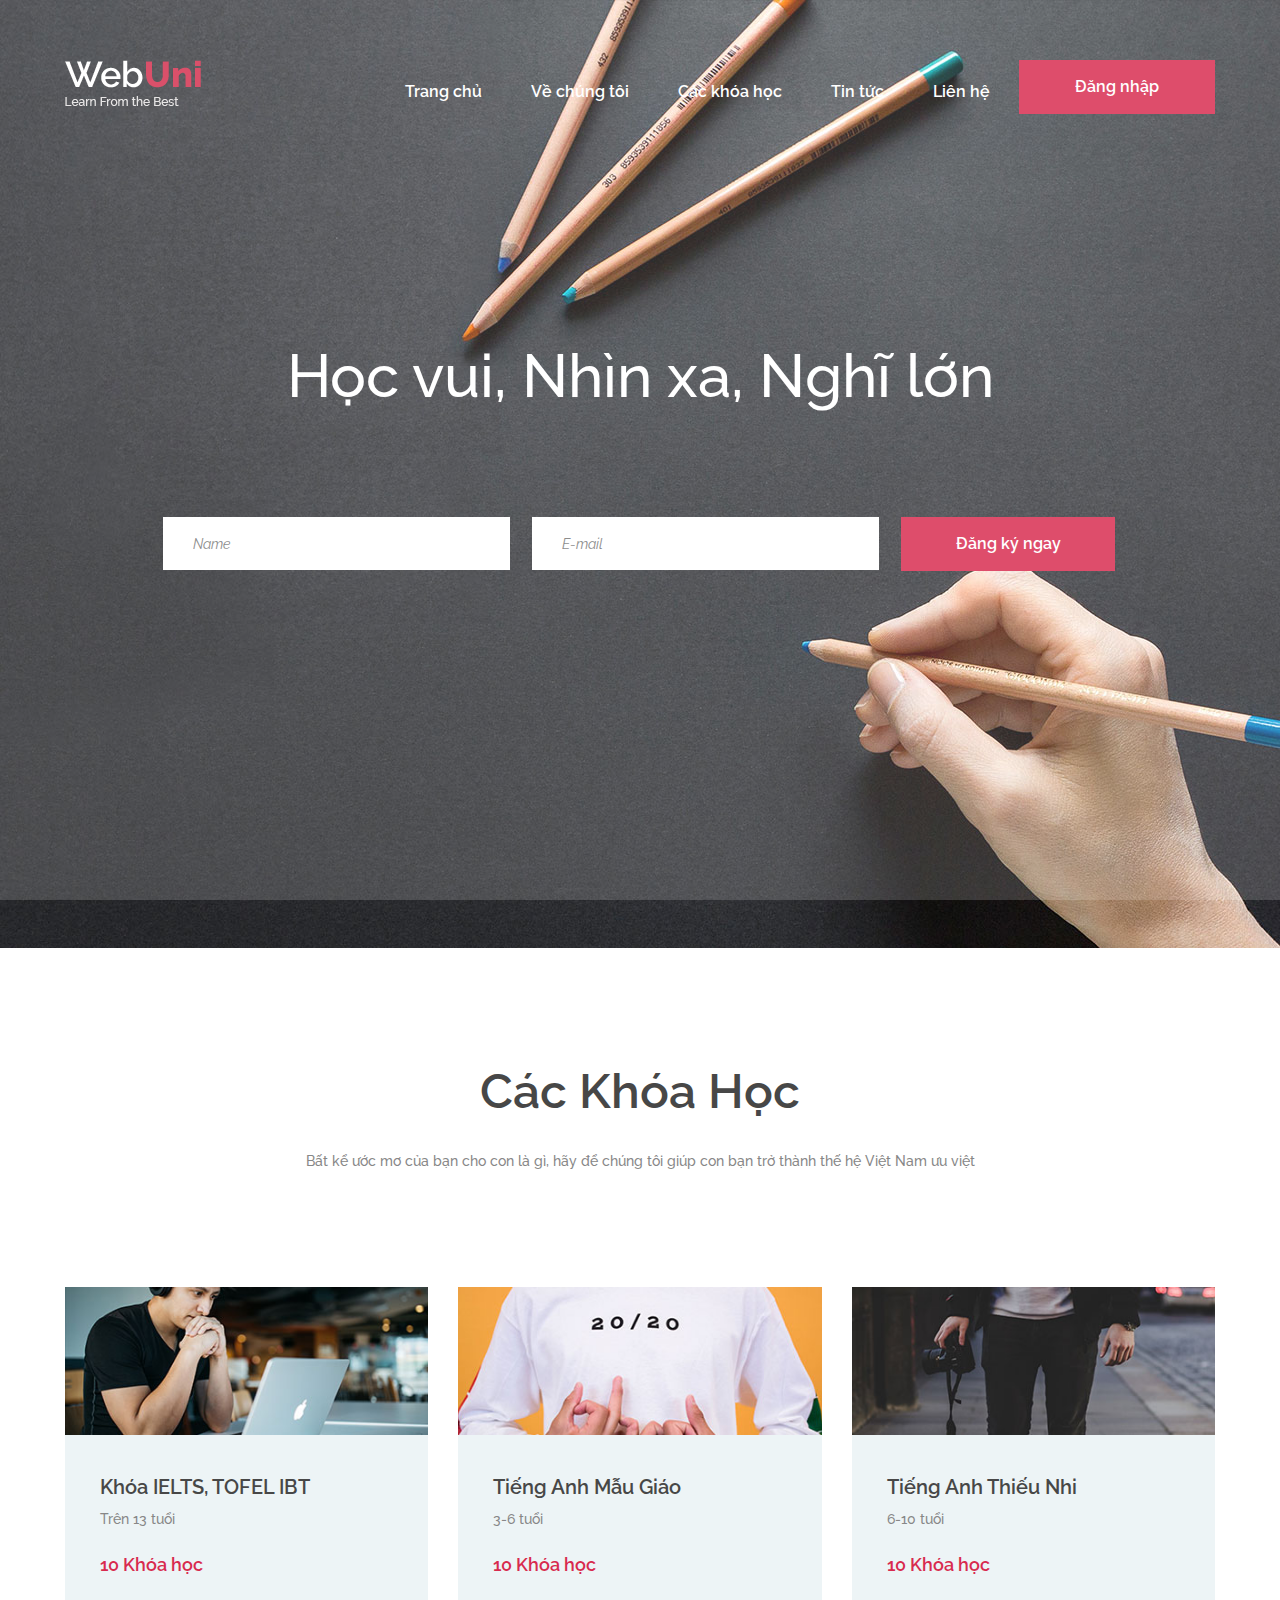
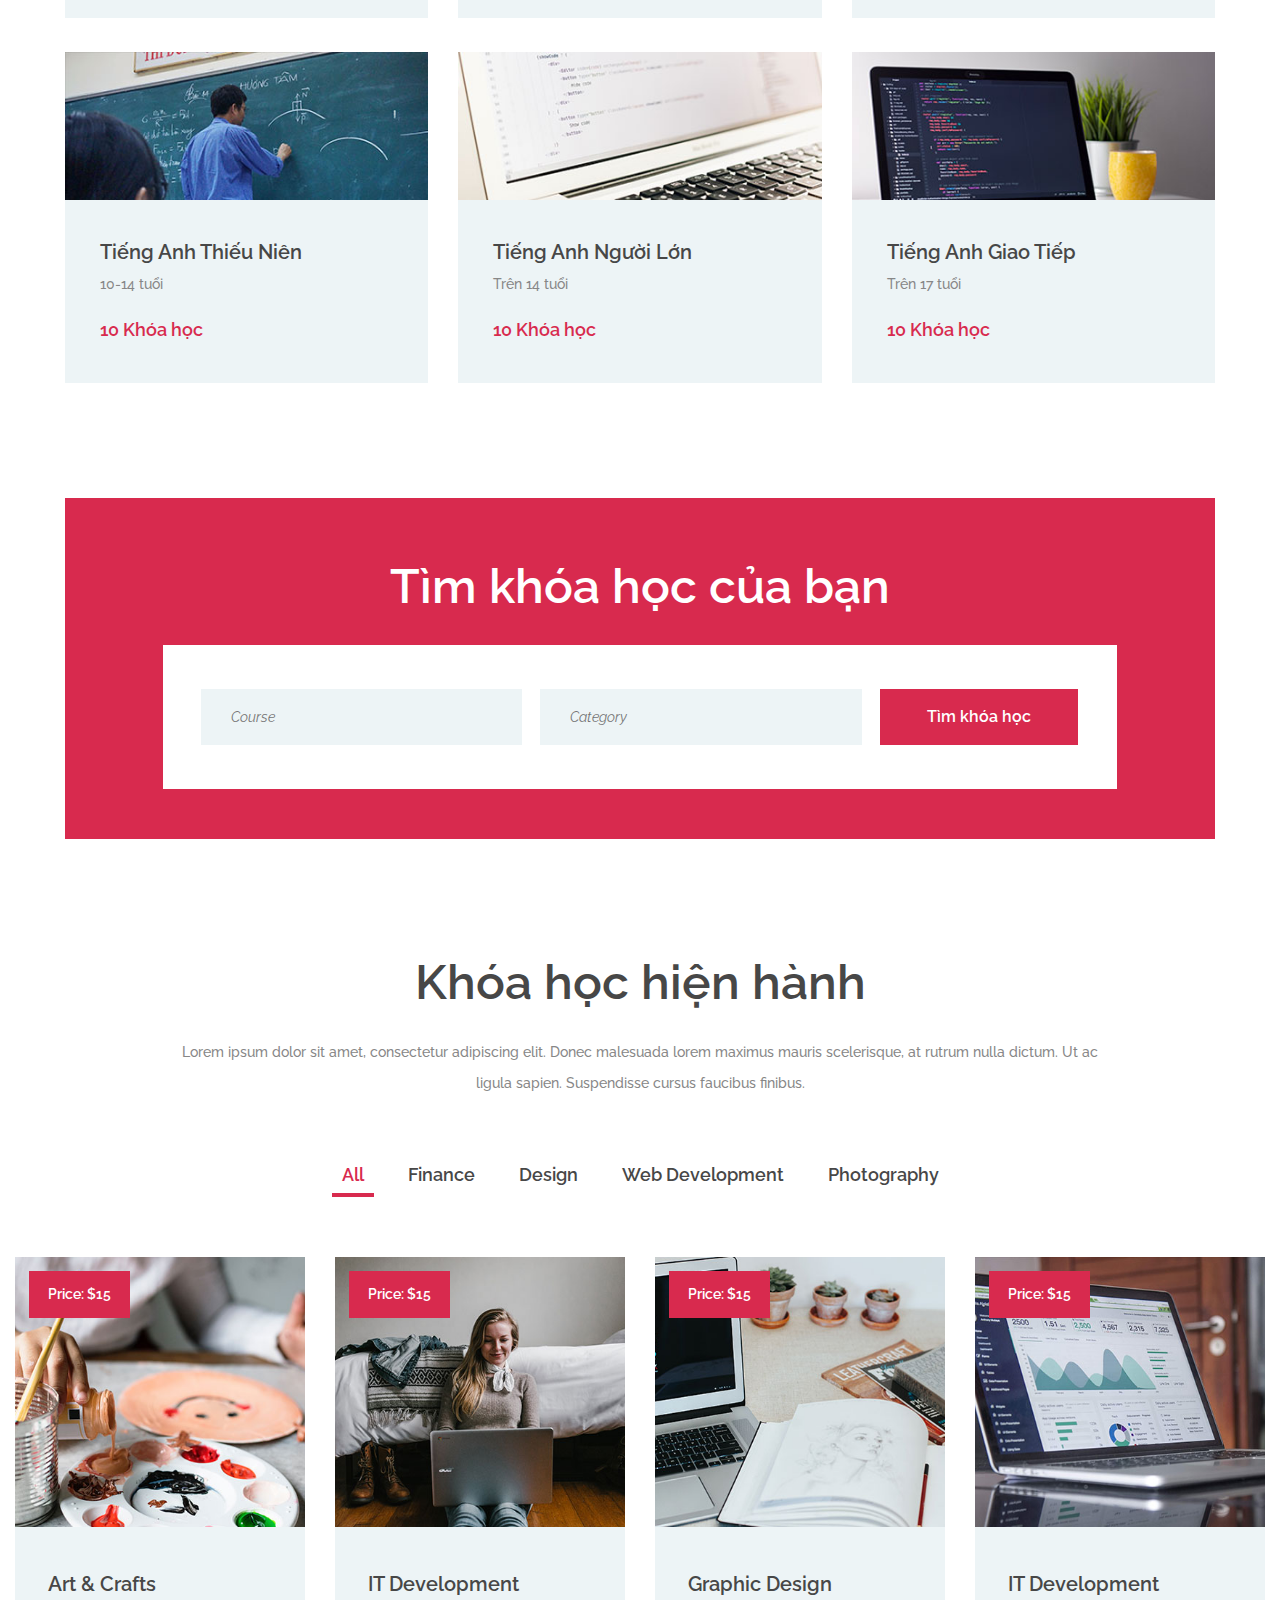
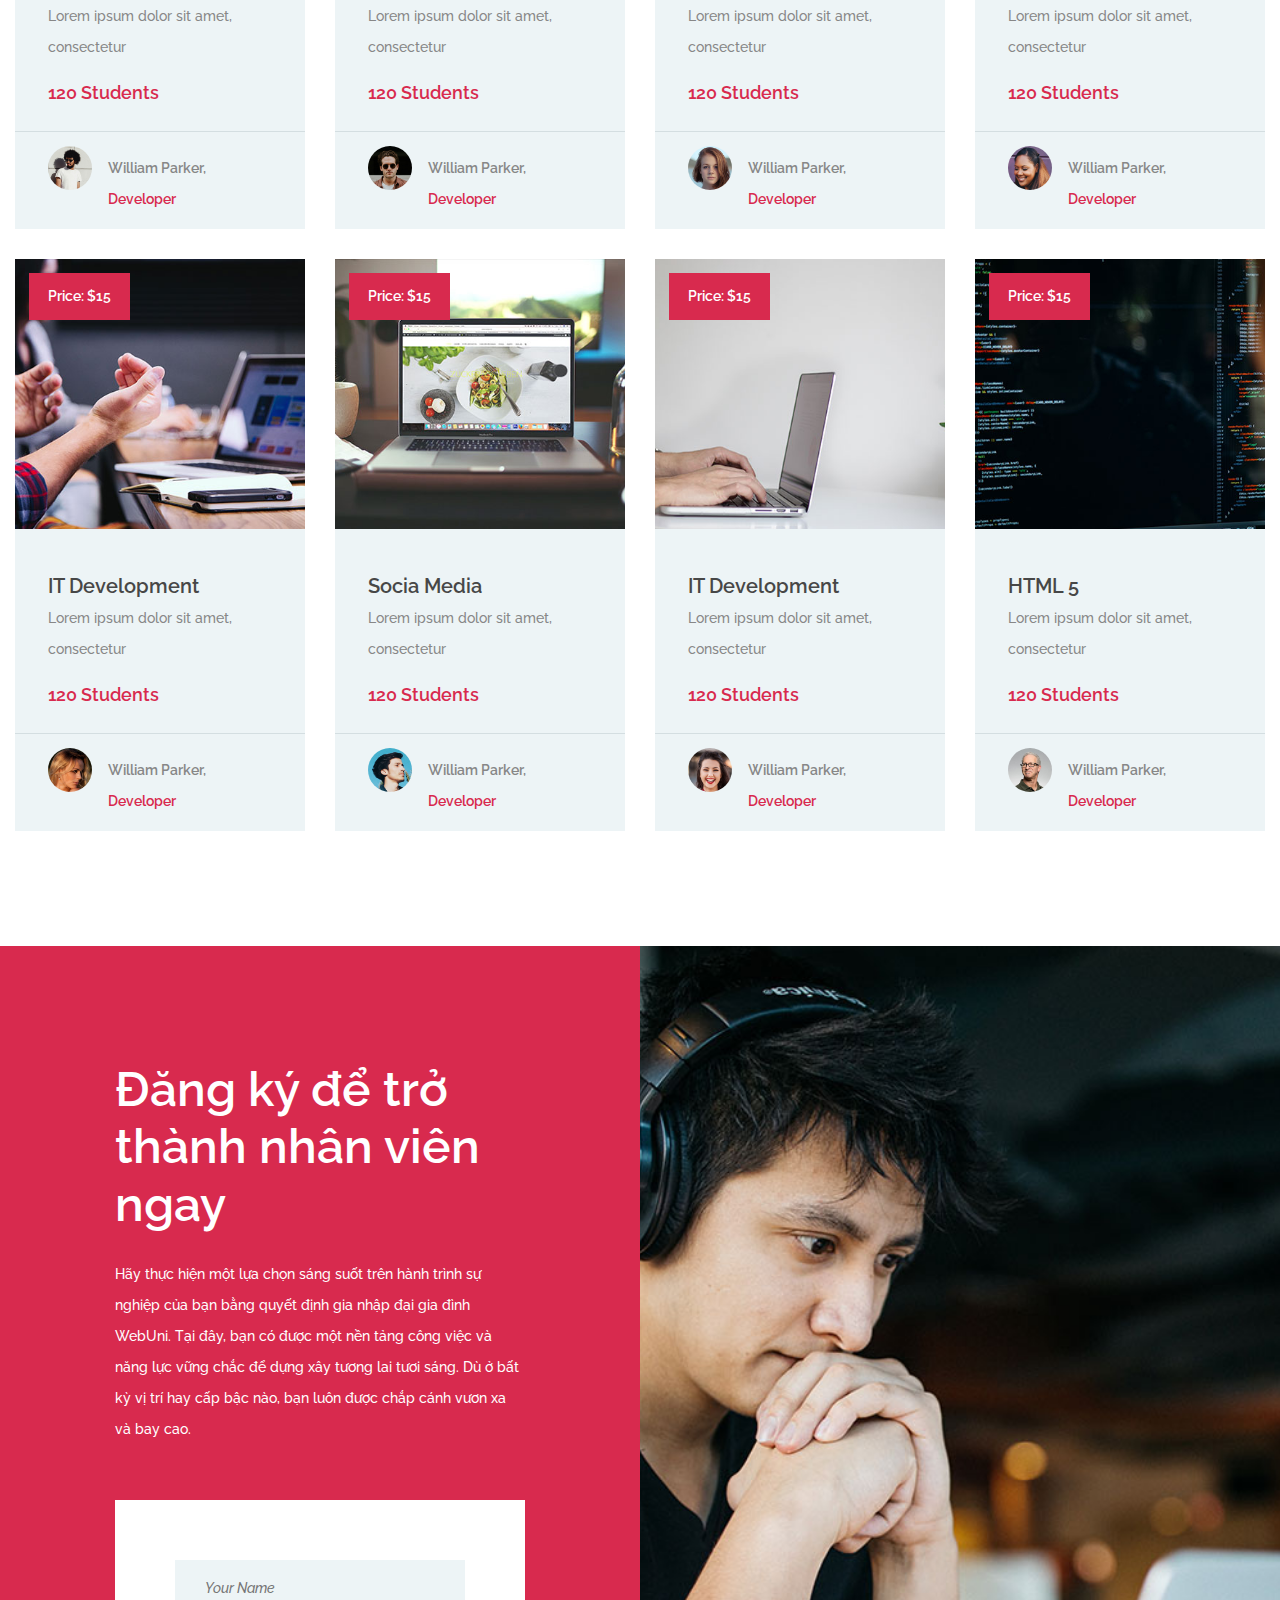
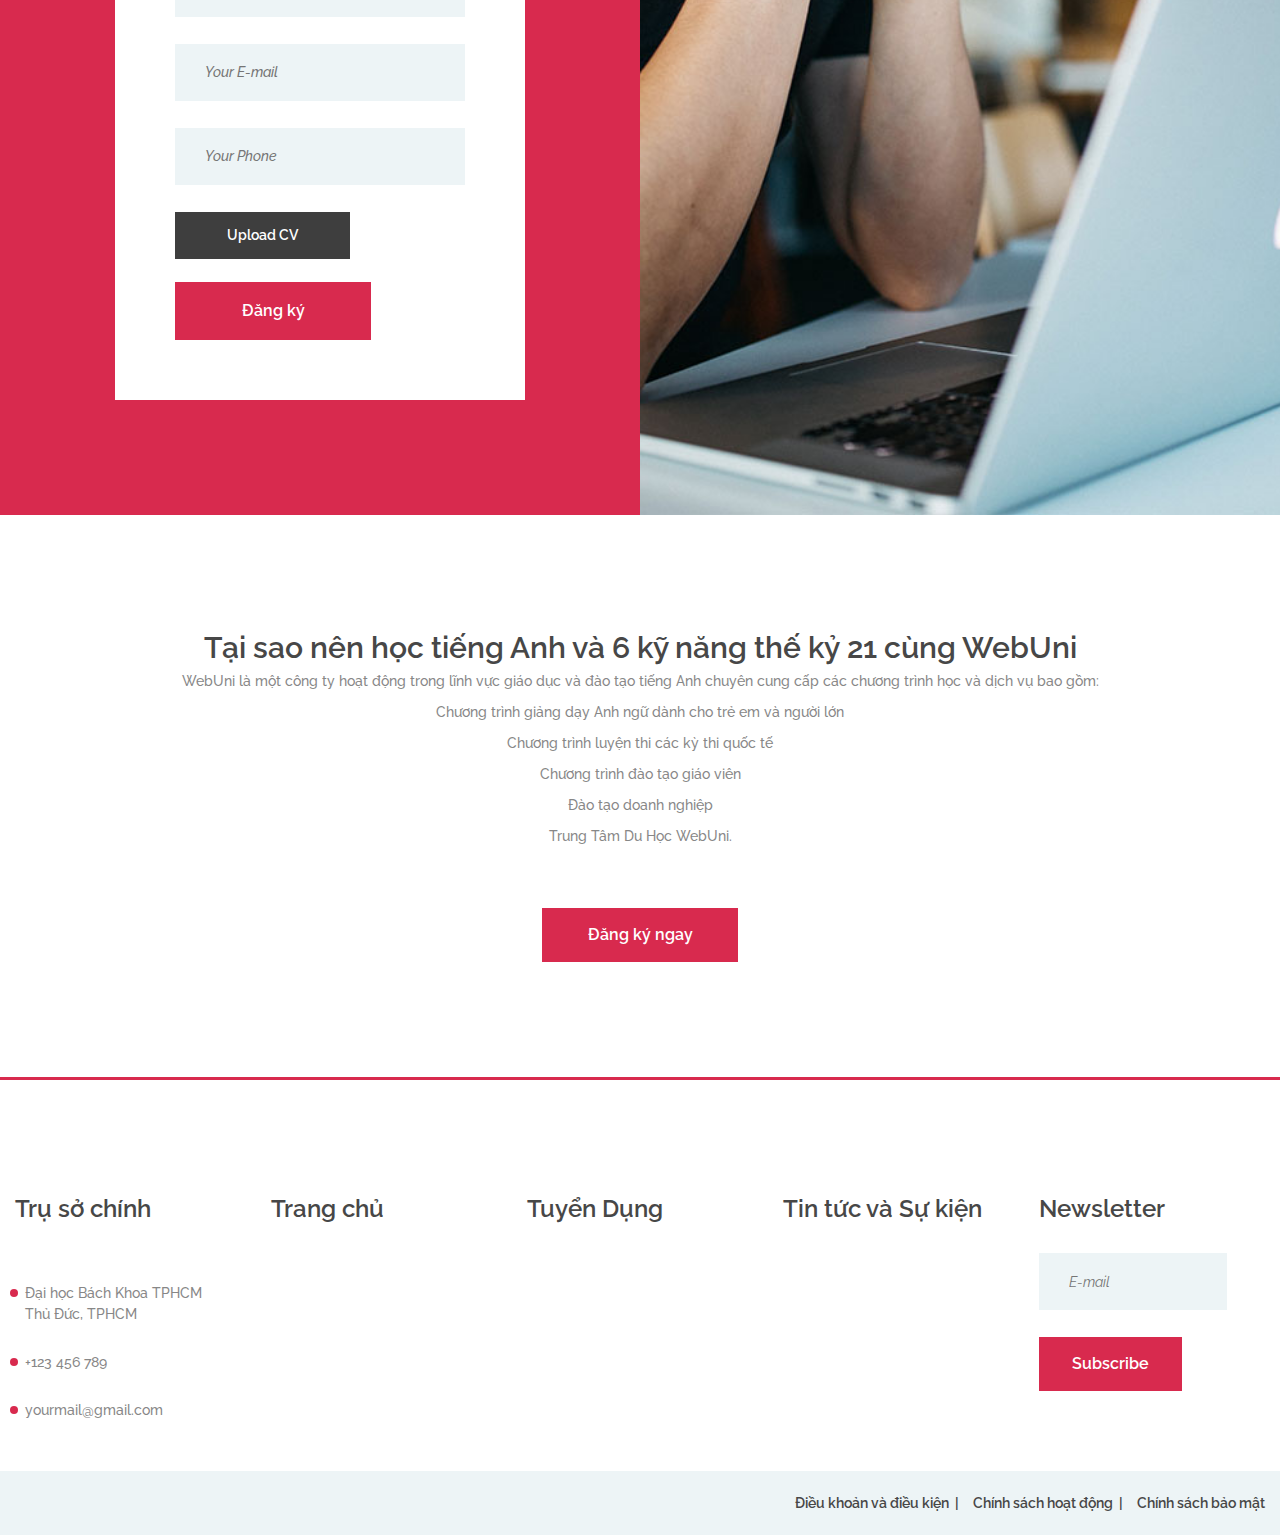
==== webuni/index.html @ 49fde02a "Add files via upload" ====
<!DOCTYPE html>
<html lang="en">
<head>
	<title>Nhóm 05 - L08</title>
	<meta charset="UTF-8">
	<meta name="description" content="WebUni Education Template">
	<meta name="keywords" content="webuni, education, creative, html">
	<meta name="viewport" content="width=device-width, initial-scale=1.0">
	<!-- Favicon -->   
	<link href="img/favicon.ico" rel="shortcut icon"/>

	<!-- Google Fonts -->
	<link href="https://fonts.googleapis.com/css?family=Raleway:400,400i,500,500i,600,600i,700,700i,800,800i" rel="stylesheet">

	<!-- Stylesheets -->
	<link rel="stylesheet" href="css/bootstrap.min.css"/>
	<link rel="stylesheet" href="css/font-awesome.min.css"/>
	<link rel="stylesheet" href="css/owl.carousel.css"/>
	<link rel="stylesheet" href="css/style.css"/>


	<!--[if lt IE 9]>
	  <script src="https://oss.maxcdn.com/html5shiv/3.7.2/html5shiv.min.js"></script>
	  <script src="https://oss.maxcdn.com/respond/1.4.2/respond.min.js"></script>
	<![endif]-->

</head>
<body>
	<!-- Page Preloder -->
	<div id="preloder">
		<div class="loader"></div>
	</div>

	<!-- Header section -->
	<header class="header-section">
		<div class="container">
			<div class="row">
				<div class="col-lg-3 col-md-3">
					<div class="site-logo">
						<img src="img/logo.png" alt="">
					</div>
					<div class="nav-switch">
						<i class="fa fa-bars"></i>
					</div>
				</div>
				<div class="col-lg-9 col-md-9">
					<a href="" class="site-btn header-btn">Đăng nhập</a>
					<nav class="main-menu">
						<ul>
							<li><a href="index.html">Trang chủ</a></li>
							<li><a href="#">Về chúng tôi</a></li>
							<li><a href="courses.html">Các khóa học</a></li>
							<li><a href="blog.html">Tin tức</a></li>
							<li><a href="contact.html">Liên hệ</a></li>
						</ul>
					</nav>
				</div>
			</div>
		</div>
	</header>
	<!-- Header section end -->


	<!-- Hero section -->
	<section class="hero-section set-bg" data-setbg="img/bg.jpg">
		<div class="container">
			<div class="hero-text text-white">
				<h2>Học vui, Nhìn xa, Nghĩ lớn</h2>
			</div>
			<div class="row">
				<div class="col-lg-10 offset-lg-1">
					<form class="intro-newslatter">
						<input type="text" placeholder="Name">
						<input type="text" class="last-s" placeholder="E-mail">
						<button class="site-btn">Đăng ký ngay</button>
					</form>
				</div>
			</div>
		</div>
	</section>
	<!-- Hero section end -->


	<!-- categories section -->
	<section class="categories-section spad">
		<div class="container">
			<div class="section-title">
				<h2>Các Khóa Học</h2>
				<p>Bất kể ước mơ của bạn cho con là gì, hãy để chúng tôi giúp con bạn trở thành thế hệ Việt Nam ưu việt

				</p>
			</div>
			<div class="row">
				<!-- categorie -->
				<div class="col-lg-4 col-md-6">
					<div class="categorie-item">
						<div class="ci-thumb set-bg" data-setbg="img/categories/1.jpg"></div>
						<div class="ci-text">
							<h5>Khóa IELTS, TOFEL IBT</h5>
							<p>Trên 13 tuổi</p>
							<span>10 Khóa học</span>
						</div>
					</div>
				</div>
				<!-- categorie -->
				<div class="col-lg-4 col-md-6">
					<div class="categorie-item">
						<div class="ci-thumb set-bg" data-setbg="img/categories/2.jpg"></div>
						<div class="ci-text">
							<h5>Tiếng Anh Mẫu Giáo</h5>
							<p>3-6 tuổi</p>
							<span>10 Khóa học</span>
						</div>
					</div>
				</div>
				<!-- categorie -->
				<div class="col-lg-4 col-md-6">
					<div class="categorie-item">
						<div class="ci-thumb set-bg" data-setbg="img/categories/3.jpg"></div>
						<div class="ci-text">
							<h5>Tiếng Anh Thiếu Nhi</h5>
							<p>6-10 tuổi</p>
							<span>10 Khóa học</span>
						</div>
					</div>
				</div>
				<!-- categorie -->
				<div class="col-lg-4 col-md-6">
					<div class="categorie-item">
						<div class="ci-thumb set-bg" data-setbg="img/categories/4.jpg"></div>
						<div class="ci-text">
							<h5>Tiếng Anh Thiếu Niên</h5>
							<p>10-14 tuổi</p>
							<span>10 Khóa học</span>
						</div>
					</div>
				</div>
				<!-- categorie -->
				<div class="col-lg-4 col-md-6">
					<div class="categorie-item">
						<div class="ci-thumb set-bg" data-setbg="img/categories/5.jpg"></div>
						<div class="ci-text">
							<h5>Tiếng Anh Người Lớn</h5>
							<p>Trên 14 tuổi</p>
							<span>10 Khóa học</span>
						</div>
					</div>
				</div>
				<!-- categorie -->
				<div class="col-lg-4 col-md-6">
					<div class="categorie-item">
						<div class="ci-thumb set-bg" data-setbg="img/categories/6.jpg"></div>
						<div class="ci-text">
							<h5>Tiếng Anh Giao Tiếp</h5>
							<p>Trên 17 tuổi</p>
							<span>10 Khóa học</span>
						</div>
					</div>
				</div>
			</div>
		</div>
	</section>
	<!-- categories section end -->


	<!-- search section -->
	<section class="search-section">
		<div class="container">
			<div class="search-warp">
				<div class="section-title text-white">
					<h2>Tìm khóa học của bạn</h2>
				</div>
				<div class="row">
					<div class="col-md-10 offset-md-1">
						<!-- search form -->
						<form class="course-search-form">
							<input type="text" placeholder="Course">
							<input type="text" class="last-m" placeholder="Category">
							<button class="site-btn">Tìm khóa học</button>
						</form>
					</div>
				</div>
			</div>
		</div>
	</section>
	<!-- search section end -->


	<!-- course section -->
	<section class="course-section spad">
		<div class="container">
			<div class="section-title mb-0">
				<h2>Khóa học hiện hành</h2>
				<p>Lorem ipsum dolor sit amet, consectetur adipiscing elit. Donec malesuada lorem maximus mauris scelerisque, at rutrum nulla dictum. Ut ac ligula sapien. Suspendisse cursus faucibus finibus.</p>
			</div>
		</div>
		<div class="course-warp">
			<ul class="course-filter controls">
				<li class="control active" data-filter="all">All</li>
				<li class="control" data-filter=".finance">Finance</li>
				<li class="control" data-filter=".design">Design</li>
				<li class="control" data-filter=".web">Web Development</li>
				<li class="control" data-filter=".photo">Photography</li>
			</ul>                                       
			<div class="row course-items-area">
				<!-- course -->
				<div class="mix col-lg-3 col-md-4 col-sm-6 finance">
					<div class="course-item">
						<div class="course-thumb set-bg" data-setbg="img/courses/1.jpg">
							<div class="price">Price: $15</div>
						</div>
						<div class="course-info">
							<div class="course-text">
								<h5>Art & Crafts</h5>
								<p>Lorem ipsum dolor sit amet, consectetur</p>
								<div class="students">120 Students</div>
							</div>
							<div class="course-author">
								<div class="ca-pic set-bg" data-setbg="img/authors/1.jpg"></div>
								<p>William Parker, <span>Developer</span></p>
							</div>
						</div>
					</div>
				</div>
				<!-- course -->
				<div class="mix col-lg-3 col-md-4 col-sm-6 design">
					<div class="course-item">
						<div class="course-thumb set-bg" data-setbg="img/courses/2.jpg">
							<div class="price">Price: $15</div>
						</div>
						<div class="course-info">
							<div class="course-text">
								<h5>IT Development</h5>
								<p>Lorem ipsum dolor sit amet, consectetur</p>
								<div class="students">120 Students</div>
							</div>
							<div class="course-author">
								<div class="ca-pic set-bg" data-setbg="img/authors/2.jpg"></div>
								<p>William Parker, <span>Developer</span></p>
							</div>
						</div>
					</div>
				</div>
				<!-- course -->
				<div class="mix col-lg-3 col-md-4 col-sm-6 web">
					<div class="course-item">
						<div class="course-thumb set-bg" data-setbg="img/courses/3.jpg">
							<div class="price">Price: $15</div>
						</div>
						<div class="course-info">
							<div class="course-text">
								<h5>Graphic Design</h5>
								<p>Lorem ipsum dolor sit amet, consectetur</p>
								<div class="students">120 Students</div>
							</div>
							<div class="course-author">
								<div class="ca-pic set-bg" data-setbg="img/authors/3.jpg"></div>
								<p>William Parker, <span>Developer</span></p>
							</div>
						</div>
					</div>
				</div>
				<!-- course -->
				<div class="mix col-lg-3 col-md-4 col-sm-6 photo">
					<div class="course-item">
						<div class="course-thumb set-bg" data-setbg="img/courses/4.jpg">
							<div class="price">Price: $15</div>
						</div>
						<div class="course-info">
							<div class="course-text">
								<h5>IT Development</h5>
								<p>Lorem ipsum dolor sit amet, consectetur</p>
								<div class="students">120 Students</div>
							</div>
							<div class="course-author">
								<div class="ca-pic set-bg" data-setbg="img/authors/4.jpg"></div>
								<p>William Parker, <span>Developer</span></p>
							</div>
						</div>
					</div>
				</div>
				<!-- course -->
				<div class="mix col-lg-3 col-md-4 col-sm-6 finance">
					<div class="course-item">
						<div class="course-thumb set-bg" data-setbg="img/courses/5.jpg">
							<div class="price">Price: $15</div>
						</div>
						<div class="course-info">
							<div class="course-text">
								<h5>IT Development</h5>
								<p>Lorem ipsum dolor sit amet, consectetur</p>
								<div class="students">120 Students</div>
							</div>
							<div class="course-author">
								<div class="ca-pic set-bg" data-setbg="img/authors/5.jpg"></div>
								<p>William Parker, <span>Developer</span></p>
							</div>
						</div>
					</div>
				</div>
				<!-- course -->
				<div class="mix col-lg-3 col-md-4 col-sm-6 design">
					<div class="course-item">
						<div class="course-thumb set-bg" data-setbg="img/courses/6.jpg">
							<div class="price">Price: $15</div>
						</div>
						<div class="course-info">
							<div class="course-text">
								<h5>Socia Media</h5>
								<p>Lorem ipsum dolor sit amet, consectetur</p>
								<div class="students">120 Students</div>
							</div>
							<div class="course-author">
								<div class="ca-pic set-bg" data-setbg="img/authors/6.jpg"></div>
								<p>William Parker, <span>Developer</span></p>
							</div>
						</div>
					</div>
				</div>
				<!-- course -->
				<div class="mix col-lg-3 col-md-4 col-sm-6 web">
					<div class="course-item">
						<div class="course-thumb set-bg" data-setbg="img/courses/7.jpg">
							<div class="price">Price: $15</div>
						</div>
						<div class="course-info">
							<div class="course-text">
								<h5>IT Development</h5>
								<p>Lorem ipsum dolor sit amet, consectetur</p>
								<div class="students">120 Students</div>
							</div>
							<div class="course-author">
								<div class="ca-pic set-bg" data-setbg="img/authors/7.jpg"></div>
								<p>William Parker, <span>Developer</span></p>
							</div>
						</div>
					</div>
				</div>
				<!-- course -->
				<div class="mix col-lg-3 col-md-4 col-sm-6 photo">
					<div class="course-item">
						<div class="course-thumb set-bg" data-setbg="img/courses/8.jpg">
							<div class="price">Price: $15</div>
						</div>
						<div class="course-info">
							<div class="course-text">
								<h5>HTML 5</h5>
								<p>Lorem ipsum dolor sit amet, consectetur</p>
								<div class="students">120 Students</div>
							</div>
							<div class="course-author">
								<div class="ca-pic set-bg" data-setbg="img/authors/8.jpg"></div>
								<p>William Parker, <span>Developer</span></p>
							</div>
						</div>
					</div>
				</div>
			</div>
		</div>
	</section>
	<!-- course section end -->


	<!-- signup section -->
	<section class="signup-section spad">
		<div class="signup-bg set-bg" data-setbg="img/signup-bg.jpg"></div>
		<div class="container-fluid">
			<div class="row">
				<div class="col-lg-6">
					<div class="signup-warp">
						<div class="section-title text-white text-left">
							<h2>Đăng ký để trở thành nhân viên ngay</h2>
							<p>Hãy thực hiện một lựa chọn sáng suốt trên hành trình sự nghiệp của bạn bằng quyết định gia nhập đại gia đình WebUni. Tại đây, bạn có được một nền tảng công việc và năng lực vững chắc để dựng xây tương lai tươi sáng. Dù ở bất kỳ vị trí hay cấp bậc nào, bạn luôn được chắp cánh vươn xa và bay cao.</p>
						</div>
						<!-- signup form -->
						<form class="signup-form">
							<input type="text" placeholder="Your Name">
							<input type="text" placeholder="Your E-mail">
							<input type="text" placeholder="Your Phone">
							<label for="v-upload" class="file-up-btn">Upload CV</label>
							<input type="file" id="v-upload">
							<button class="site-btn">Đăng ký</button>
						</form>
					</div>
				</div>
			</div>
		</div>
	</section>
	<!-- signup section end -->


	<!-- banner section -->
	<section class="banner-section spad">
		<div class="container">
			<div class="section-title mb-0 pb-2">
				<h3>Tại sao nên học tiếng Anh và 6 kỹ năng thế kỷ 21 cùng WebUni</h3>
				<p>WebUni là một công ty hoạt động trong lĩnh vực giáo dục và đào tạo tiếng Anh chuyên cung cấp các chương trình học và dịch vụ bao gồm:</p>
					<p>Chương trình giảng dạy Anh ngữ dành cho trẻ em và người lớn</p>
					<p>Chương trình luyện thi các kỳ thi quốc tế</p>
					<p>Chương trình đào tạo giáo viên</p>
					<p>Đào tạo doanh nghiệp</p>
					<p>Trung Tâm Du Học WebUni.</p>
					
			
			</div>
			<div class="text-center pt-5">
				<a href="#" class="site-btn">Đăng ký ngay</a>
			</div>
		</div>
	</section>
	<!-- banner section end -->


	<!-- footer section -->
	<footer class="footer-section spad pb-0">
		<div class="footer-top">
			<div class="footer-warp">
				<div class="row">
					<div class="widget-item">
						<h4>Trụ sở chính</h4>
						<ul class="contact-list">
							<li>Đại học Bách Khoa TPHCM <br>Thủ Đức, TPHCM</li>
							<li>+123 456 789</li>
							<li>yourmail@gmail.com</li>
						</ul>
					</div>
					<div class="widget-item">
						<h4>Trang chủ</h4>
					</div>
					<div class="widget-item">
						<h4>Tuyển Dụng</h4>

					</div>
					<div class="widget-item">
						<h4>Tin tức và Sự kiện</h4>

					</div>
					<div class="widget-item">
						<h4>Newsletter</h4>
						<form class="footer-newslatter">
							<input type="email" placeholder="E-mail">
							<button class="site-btn">Subscribe</button>

						</form>
					</div>
				</div>
			</div>
		</div>
		<div class="footer-bottom">
			<div class="footer-warp">
				<ul class="footer-menu">
					<li><a href="#">Điều khoản và điều kiện</a></li>
					<li><a href="#">Chính sách hoạt động</a></li>
					<li><a href="#">Chính sách bảo mật</a></li>
				</ul>

		</div>
	</footer> 
	<!-- footer section end -->


	<!--====== Javascripts & Jquery ======-->
	<script src="js/jquery-3.2.1.min.js"></script>
	<script src="js/bootstrap.min.js"></script>
	<script src="js/mixitup.min.js"></script>
	<script src="js/circle-progress.min.js"></script>
	<script src="js/owl.carousel.min.js"></script>
	<script src="js/main.js"></script>
</html>
---- webuni/css/style.css ----
/* =================================
------------------------------------
  WebUni - Education Template
  Version: 1.0
 ------------------------------------ 
 ====================================*/

/*----------------------------------------*/
/* Template default CSS
/*----------------------------------------*/

html,
body {
	height: 100%;
	font-family: 'Raleway', sans-serif;
	-webkit-font-smoothing: antialiased;
	font-smoothing: antialiased;
}

h1,
h2,
h3,
h4,
h5,
h6 {
	margin: 0;
	font-weight: 600;
	color: #474747;
}

h1 {
	font-size: 70px;
}

h2 {
	font-size: 36px;
}

h3 {
	font-size: 30px;
}

h4 {
	font-size: 24px;
}

h5 {
	font-size: 20px;
}

h6 {
	font-size: 16px;
}

p {
	font-size: 14.1px;
	color: #878787;
	line-height: 2.2;
	font-weight: 500;
}

img {
	max-width: 100%;
}

input:focus,
select:focus,
button:focus,
textarea:focus {
	outline: none;
}

::-webkit-input-placeholder {
	font-style: italic;
}

::-ms-input-placeholder {
	font-style: italic;
}

:-ms-input-placeholder {
	font-style: italic;
}

::placeholder {
	font-style: italic;
}

a:hover {
	color: #d82a4e;
}

a:hover,
a:focus {
	text-decoration: none;
	outline: none;
}

ul,
ol {
	padding: 0;
	margin: 0;
}

/*---------------------
  Helper CSS
-----------------------*/

.section-title {
	text-align: center;
	padding: 0 110px;
	margin-bottom: 110px;
}

.section-title h2 {
	font-size: 48px;
	font-weight: 600;
	margin-bottom: 25px;
}

.section-title p {
	margin-bottom: 0;
	font-weight: 500;
}

.set-bg {
	background-repeat: no-repeat;
	background-size: cover;
	background-position: top center;
}

.spad {
	padding-top: 115px;
	padding-bottom: 115px;
}

.text-white h1,
.text-white h2,
.text-white h3,
.text-white h4,
.text-white h5,
.text-white h6,
.text-white p,
.text-white span,
.text-white li,
.text-white a {
	color: #fff;
}

.rating i {
	color: #fbb710;
}

.rating .is-fade {
	color: #e0e3e4;
}

/*---------------------
  Commom elements
-----------------------*/

/* buttons */

.site-btn {
	display: inline-block;
	min-width: 196px;
	text-align: center;
	border: none;
	padding: 15px 10px;
	font-weight: 600;
	font-size: 16px;
	position: relative;
	color: #fff;
	cursor: pointer;
	background: #d82a4e;
}

.site-btn:hover {
	color: #fff;
}

.site-btn.btn-dark {
	background: #000;
}

.site-btn.btn-fade {
	background: #e4edef;
	color: #1f1f1f;
}

/* Preloder */

#preloder {
	position: fixed;
	width: 100%;
	height: 100%;
	top: 0;
	left: 0;
	z-index: 999999;
	background: #fff;
}

.loader {
	width: 40px;
	height: 40px;
	position: absolute;
	top: 50%;
	left: 50%;
	margin-top: -13px;
	margin-left: -13px;
	border-radius: 60px;
	animation: loader 0.8s linear infinite;
	-webkit-animation: loader 0.8s linear infinite;
}

@keyframes loader {
	0% {
		-webkit-transform: rotate(0deg);
		transform: rotate(0deg);
		border: 4px solid #f44336;
		border-left-color: transparent;
	}
	50% {
		-webkit-transform: rotate(180deg);
		transform: rotate(180deg);
		border: 4px solid #673ab7;
		border-left-color: transparent;
	}
	100% {
		-webkit-transform: rotate(360deg);
		transform: rotate(360deg);
		border: 4px solid #f44336;
		border-left-color: transparent;
	}
}

@-webkit-keyframes loader {
	0% {
		-webkit-transform: rotate(0deg);
		border: 4px solid #f44336;
		border-left-color: transparent;
	}
	50% {
		-webkit-transform: rotate(180deg);
		border: 4px solid #673ab7;
		border-left-color: transparent;
	}
	100% {
		-webkit-transform: rotate(360deg);
		border: 4px solid #f44336;
		border-left-color: transparent;
	}
}

/*------------------
  Header section
---------------------*/

.header-section {
	position: absolute;
	width: 100%;
	top: 0;
	left: 0;
	padding-top: 60px;
}

.site-logo {
	display: inline-block;
}

.main-menu ul {
	list-style: none;
}

.main-menu ul li {
	display: inline;
}

.main-menu ul li a {
	display: inline-block;
	font-size: 16px;
	color: #fff;
	margin-left: 45px;
	font-weight: 600;
	padding: 20px 0 5px;
}

.main-menu ul li a:hover {
	color: #d82a4e;
}

.header-btn {
	float: right;
	margin-right: 0;
}

.nav-switch {
	display: none;
}

/*------------------
  Hero Section
---------------------*/

.hero-section {
	height: 948px;
}

.hero-text {
	text-align: center;
	padding-top: 340px;
	margin-bottom: 105px;
}

.hero-text h2 {
	font-size: 60px;
	font-weight: 500;
	margin-bottom: 20px;
}

.intro-newslatter input[type=text],
.intro-newslatter input[type=email] {
	height: 53px;
	width: 36.4%;
	padding: 0 30px;
	margin-right: 22px;
	float: left;
	border: none;
	font-size: 14px;
}

.intro-newslatter .site-btn {
	min-width: 214px;
}

/*------------------
  Categories section
---------------------*/

.categories-section .container {
	margin-bottom: -34px;
}

.categorie-item {
	margin-bottom: 34px;
	background: #edf4f6;
	-webkit-transition: all 0.4s;
	-o-transition: all 0.4s;
	transition: all 0.4s;
}

.categorie-item .ci-thumb {
	background-size: cover;
	height: 148px;
	-webkit-transition: all 0.2s;
	-o-transition: all 0.2s;
	transition: all 0.2s;
}

.categorie-item .ci-text {
	padding: 40px 35px;
}

.categorie-item .ci-text h5 {
	margin-bottom: 5px;
}

.categorie-item .ci-text span {
	font-size: 18px;
	font-weight: 600;
	color: #d82a4e;
}

.categorie-item:hover {
	background: #d82a4e;
}

.categorie-item:hover .ci-text h5,
.categorie-item:hover .ci-text p,
.categorie-item:hover .ci-text span {
	color: #fff;
}

/*------------------
  Search section
---------------------*/

.search-warp {
	background: #d82a4e;
	padding-top: 60px;
	padding-bottom: 50px;
}

.search-warp .section-title {
	margin-bottom: 30px;
}

.course-search-form {
	background: #fff;
	padding: 44px 38px;
}

.course-search-form input[type=text],
.course-search-form input[type=email] {
	height: 56px;
	width: 36.6%;
	padding: 0 30px;
	margin-right: 18px;
	float: left;
	border: none;
	font-size: 14px;
	background: #edf4f6;
}

.course-search-form input[type=text]:focus,
.course-search-form input[type=email]:focus {
	border-bottom: 2px solid #d82a4e;
}

.course-search-form .site-btn {
	min-width: 198px;
	padding: 16px 10px;
}

.search-section.ss-other-page {
	margin-top: -85px;
}

.search-section.ss-other-page .search-warp {
	position: relative;
	padding: 60px 0;
}

.search-section.ss-other-page .section-title {
	margin-bottom: 0;
}

.search-section.ss-other-page .section-title h2 {
	position: absolute;
	width: 100%;
	left: 0;
	bottom: 100%;
	font-size: 24px;
	margin-bottom: 0;
	text-align: center;
}

.search-section.ss-other-page .section-title h2 span {
	display: inline-block;
	background: #d82a4e;
	padding: 20px 60px 10px;
}

.search-section.ss-other-page .course-search-form {
	background-color: transparent;
	padding: 0;
}

.search-section.ss-other-page .course-search-form input[type=text]:focus,
.search-section.ss-other-page .course-search-form input[type=email]:focus {
	border-bottom: none;
}

/*------------------
  Course section
---------------------*/

.course-warp {
	max-width: 1559px;
	padding: 0 15px;
	margin: 0 auto -30px;
}

.course-item {
	margin-bottom: 30px;
}

.course-item .course-thumb {
	height: 270px;
}

.course-item .course-thumb .price {
	font-size: 14px;
	color: #fff;
	font-weight: 600;
	background: #d82a4e;
	display: inline-block;
	padding: 13px 19px;
	margin: 14px;
}

.course-item .course-info {
	background: #edf4f6;
}

.course-item .course-info .course-text {
	padding: 45px 33px 25px;
}

.course-item .course-info .course-text h5 {
	margin-bottom: 5px;
}

.course-item .course-info .course-text .students {
	font-size: 18px;
	font-weight: 600;
	color: #d82a4e;
}

.course-item .course-info .course-author {
	border-top: 1px solid #d4dee1;
	padding: 14px 33px;
	overflow: hidden;
}

.course-item .course-info .course-author .ca-pic {
	width: 44px;
	height: 44px;
	border-radius: 50%;
	float: left;
}

.course-item .course-info .course-author p {
	padding-left: 60px;
	margin-bottom: 0;
	padding-top: 7px;
	font-weight: 600;
}

.course-item .course-info .course-author p span {
	color: #d82a4e;
}

.course-item.featured-course {
	position: relative;
	margin-bottom: 97px;
}

.course-item.featured-course:last-child {
	margin-bottom: 30px;
}

.course-item.featured-course:nth-child(2n) .course-thumb {
	left: auto;
	right: 0;
}

.course-item.featured-course .course-thumb {
	position: absolute;
	width: 50%;
	height: 100%;
	left: 0;
	top: 0;
}

.course-item.featured-course .fet-note {
	display: inline-block;
	background: #d82a4e;
	color: #fff;
	font-size: 14px;
	font-weight: 500;
	padding: 4px 15px;
	margin-bottom: 20px;
}

.course-item.featured-course .course-info .course-text {
	padding: 70px 33px 25px;
}

.course-item.featured-course .course-info .course-text h5 {
	margin-bottom: 20px;
}

.course-item.featured-course .course-info .course-author {
	border-top: none;
	padding: 14px 33px 60px;
}

.course-filter {
	list-style: none;
	text-align: center;
	padding-top: 50px;
	margin-bottom: 60px;
}

.course-filter li {
	display: inline-block;
	font-size: 18px;
	font-weight: 600;
	color: #474747;
	padding: 12px 10px 5px;
	margin: 0 10px;
	border-bottom: 4px solid transparent;
	cursor: pointer;
	-webkit-transition: all 0.3s;
	-o-transition: all 0.3s;
	transition: all 0.3s;
}

.course-filter li.mixitup-control-active {
	color: #d82a4e;
	border-bottom: 4px solid #d82a4e;
}

/*------------------
  Signup section
---------------------*/

.signup-section {
	background: #d82a4e;
	position: relative;
}

.signup-section .section-title {
	padding: 0;
	margin-bottom: 55px;
}

.signup-section .signup-bg {
	position: absolute;
	width: 50%;
	height: 100%;
	right: 0;
	top: 0;
	z-index: 1;
}

.signup-warp {
	padding: 0 100px;
}

.signup-form,
.contact-form {
	background: #fff;
	padding: 60px;
}

.signup-form input[type=text],
.signup-form input[type=email],
.signup-form textarea,
.contact-form input[type=text],
.contact-form input[type=email],
.contact-form textarea {
	height: 57px;
	width: 100%;
	padding: 0 30px;
	margin-bottom: 27px;
	float: left;
	border: none;
	font-size: 14px;
	font-weight: 500;
	background: #edf4f6;
}

.signup-form input[type=text]:focus,
.signup-form input[type=email]:focus,
.signup-form textarea:focus,
.contact-form input[type=text]:focus,
.contact-form input[type=email]:focus,
.contact-form textarea:focus {
	border-bottom: 2px solid #d82a4e;
}

.signup-form input[type=file],
.contact-form input[type=file] {
	display: none;
}

.signup-form textarea,
.contact-form textarea {
	padding-top: 23px;
	padding-bottom: 15px;
	height: 225px;
}

.signup-form .file-up-btn,
.contact-form .file-up-btn {
	display: block;
	background: #3e3e3e;
	color: #fff;
	max-width: 175px;
	padding: 13px 5px;
	font-size: 14px;
	font-weight: 600;
	margin-bottom: 23px;
	clear: both;
	text-align: center;
	overflow: hidden;
}

.signup-form .site-btn,
.contact-form .site-btn {
	padding: 17px 10px;
}

.featured-courses {
	padding-top: 67px;
}

/*------------------
  Footer section
---------------------*/

.footer-section {
	border-top: 3px solid #d82a4e;
}

.footer-warp {
	max-width: 1559px;
	padding: 0 15px;
	margin: 0 auto;
}

.widget-item {
	width: 20%;
	padding: 0 15px;
}

.widget-item h4 {
	margin-bottom: 30px;
}

.widget-item ul {
	list-style: none;
	padding-top: 30px;
}

.widget-item ul li {
	margin-bottom: 10px;
	font-size: 14px;
	font-weight: 500;
	color: #878787;
}

.widget-item ul li:last-child {
	margin-bottom: 0;
}

.widget-item ul a {
	color: #878787;
}

.widget-item ul.contact-list li {
	margin-bottom: 27px;
	position: relative;
	padding-left: 10px;
}

.widget-item ul.contact-list li:last-child {
	margin-bottom: 0;
}

.widget-item ul.contact-list li:after {
	position: absolute;
	content: "";
	width: 8px;
	height: 8px;
	left: -5px;
	top: 6px;
	border-radius: 50%;
	background: #d82a4e;
}

.footer-newslatter {
	padding-right: 38px;
}

.footer-newslatter input[type=email] {
	height: 57px;
	width: 100%;
	padding: 0 30px;
	margin-bottom: 27px;
	float: left;
	border: none;
	font-size: 14px;
	background: #edf4f6;
}

.footer-newslatter .site-btn {
	min-width: 143px;
	margin-bottom: 20px;
}

.footer-newslatter p {
	margin-bottom: 0;
	font-weight: 500;
	font-style: italic;
}

.footer-bottom {
	overflow: hidden;
	background: #edf4f6;
	padding: 20px 0;
	margin-top: 50px;
}

.footer-menu {
	list-style: none;
	float: right;
}

.footer-menu li {
	display: inline;
}

.footer-menu li:last-child a {
	padding-right: 0;
	margin-right: 0;
}

.footer-menu li:last-child a:after {
	display: none;
}

.footer-menu li a {
	display: inline-block;
	font-size: 14px;
	font-weight: 600;
	color: #474747;
	padding-right: 10px;
	margin-right: 10px;
	position: relative;
}

.footer-menu li a:after {
	position: absolute;
	content: "|";
	right: 0;
	top: 0;
}

.copyright {
	padding-top: 3px;
	float: left;
	font-size: 14px;
	font-weight: 600;
	color: #474747;
}

/*------------------
    Other Pages
---------------------
=======================*/

.page-info-section {
	height: 443px;
}

.site-breadcrumb {
	padding-top: 215px;
}

.site-breadcrumb a,
.site-breadcrumb span {
	display: inline-block;
	margin-right: 10px;
	padding-right: 10px;
	font-weight: 600;
	font-size: 18px;
}

.site-breadcrumb a {
	color: #fff;
	position: relative;
}

.site-breadcrumb a:after {
	position: absolute;
	content: "/";
	right: -6px;
	top: 0;
	color: #fff;
}

.site-breadcrumb span {
	color: #d82a4e;
}

/*------------------
  Single course
---------------------*/

.course-meta-area {
	background: #edf4f6;
	padding: 35px 0;
}

.course-meta-area .course-note {
	display: inline-block;
	background: #d82a4e;
	color: #fff;
	font-size: 14px;
	font-weight: 500;
	padding: 4px 15px;
	margin-bottom: 20px;
}

.course-metas {
	padding-top: 50px;
	margin-bottom: 45px;
	display: table;
}

.course-meta {
	display: table-cell;
	height: 100%;
	border-right: 2px solid #c5ced0;
	padding: 5px 50px;
}

.course-meta:nth-child(1) {
	padding-left: 0;
}

.course-meta:nth-child(4) {
	padding-right: 0;
	border-right: none;
}

.course-meta p {
	margin-bottom: 0;
}

.course-meta .course-author .ca-pic {
	width: 44px;
	height: 44px;
	border-radius: 50%;
	float: left;
}

.course-meta .course-author h6 {
	padding-left: 60px;
}

.course-meta .course-author p {
	padding-left: 60px;
	margin-bottom: 0;
	padding-top: 4px;
	font-weight: 600;
}

.course-meta .course-author p span {
	color: #d82a4e;
}

.course-meta .cm-info h6 {
	margin-bottom: 3px;
}

.course-meta .cm-info p {
	font-weight: 600;
}

.course-meta .rating {
	padding-left: 15px;
	font-size: 12px;
}

.course-meta-area .site-btn {
	min-width: auto;
	font-size: 14px;
}

.course-meta-area .price-btn {
	padding: 20px 30px;
	background: #474747;
	margin-right: 10px;
}

.course-meta-area .buy-btn {
	padding: 20px 40px;
}

.course-preview {
	padding-top: 37px;
	margin-bottom: 55px;
}

.course-list .cl-item {
	margin-bottom: 55px;
}

.course-list .cl-item h4 {
	margin-bottom: 46px;
}

.course-list .cl-item p {
	margin-bottom: 0;
}

.realated-courses {
	background: #edf4f6;
}

.realated-courses .rc-title {
	font-size: 34px;
	margin-bottom: 85px;
}

.realated-courses .course-item .course-info {
	background: #fff;
}

.realated-courses .owl-next {
	position: absolute;
	right: -80px;
	top: 50%;
	margin-top: -27px;
	width: 54px;
	height: 54px;
	border-radius: 50%;
	text-align: center;
	color: #fff;
	font-size: 22px;
	padding-top: 10px;
	background: #d82a4e;
}

/*------------------
  Blog Page
---------------------*/

.blog-page {
	border-bottom: 2px solid #c5ced0;
}

.blog-post {
	margin-bottom: 70px;
}

.blog-post h3 {
	padding-top: 58px;
	margin-bottom: 15px;
}

.blog-post p {
	font-weight: 500;
	font-size: 14px;
	margin-bottom: 25px;
}

.blog-post .blog-metas {
	margin-bottom: 15px;
}

.blog-post .blog-metas .blog-meta {
	display: inline-block;
	padding: 9px 15px;
	position: relative;
	margin-bottom: 5px;
}

.blog-post .blog-metas .blog-meta:last-child:after {
	display: none;
}

.blog-post .blog-metas .blog-meta:after {
	position: absolute;
	content: "";
	width: 2px;
	height: 30px;
	right: 0;
	top: calc(50% - 15px);
	background: #c5ced0;
}

.blog-post .blog-metas .blog-meta.author {
	position: relative;
	padding-left: 50px;
}

.blog-post .blog-metas .blog-meta.author .post-author {
	position: absolute;
	width: 34px;
	height: 34px;
	left: 0;
	top: calc(50% - 17px);
	border-radius: 50%;
	float: left;
	margin-right: 5px;
}

.blog-post .blog-metas .blog-meta a {
	font-size: 14px;
	font-weight: 600;
	color: #878787;
}

.blog-post .site-btn.readmore {
	min-width: 172px;
}

.sb-widget-item {
	margin-bottom: 75px;
}

.sb-widget-item .sb-w-title {
	margin-bottom: 50px;
}

.sb-widget-item .search-widget {
	position: relative;
}

.sb-widget-item .search-widget input {
	width: 100%;
	height: 57px;
	background: #edf4f6;
	font-size: 12px;
	padding: 5px 24px;
	padding-right: 55px;
	border: none;
}

.sb-widget-item .search-widget button {
	position: absolute;
	right: 0;
	top: 0;
	background-color: transparent;
	border: none;
	color: #c5ced0;
	height: 100%;
	width: 50px;
	cursor: pointer;
}

.sb-widget-item ul {
	list-style: none;
	padding-left: 33px;
}

.sb-widget-item ul li {
	display: block;
	margin-bottom: 12px;
}

.sb-widget-item ul li:last-child {
	margin-bottom: 0;
}

.sb-widget-item ul li a {
	color: #9e9e9e;
	display: inline-block;
	font-size: 16px;
	font-weight: 500;
}

.sb-widget-item ul li a:hover {
	color: #d82a4e;
}

.sb-widget-item .tags a {
	font-size: 16px;
	display: inline-block;
	padding: 9px 24px;
	color: #fff;
	background: #d82a4e;
	margin-bottom: 10px;
	margin-right: 6px;
	font-weight: 500;
}

.site-pagination {
	padding-top: 30px;
	padding-bottom: 30px;
}

.site-pagination a,
.site-pagination span {
	font-size: 16px;
	color: #474747;
	font-weight: 600;
}

.site-pagination span.active {
	color: #d82a4e;
}

/*------------------
  Contact Page
---------------------*/

.contact-form-warp {
	background: #d82a4e;
	padding: 45px 47px;
}

.contact-form-warp .section-title {
	padding: 0 15px;
	margin-bottom: 50px;
}

.contact-form-warp .contact-form {
	padding: 69px 40px 47px;
}

.contact-info-area {
	padding-top: 60px;
}

.contact-info-area .section-title {
	margin-bottom: 80px;
}

.contact-info-area .phone-number {
	margin-bottom: 100px;
}

.contact-info-area .phone-number span {
	font-size: 18px;
	font-weight: 700;
	color: #d82a4e;
	display: block;
	margin-bottom: 5px;
}

.contact-info-area .phone-number h2 {
	color: #646464;
	display: inline-block;
	position: relative;
	padding: 0 0 10px;
	padding-right: 12px;
}

.contact-info-area .phone-number h2:after {
	position: absolute;
	content: "";
	width: 100%;
	height: 3px;
	left: 0;
	bottom: 0;
	background: #d82a4e;
}

.contact-info-area .contact-list {
	list-style: none;
	padding-left: 50px;
}

.contact-info-area .contact-list li {
	margin-bottom: 27px;
	position: relative;
	padding-left: 10px;
	font-size: 14px;
	font-weight: 500;
	color: #878787;
}

.contact-info-area .contact-list li:last-child {
	margin-bottom: 0;
}

.contact-info-area .contact-list li:after {
	position: absolute;
	content: "";
	width: 8px;
	height: 8px;
	left: -5px;
	top: 6px;
	border-radius: 50%;
	background: #d82a4e;
}

.contact-info-area .social-links {
	padding-top: 60px;
	padding-left: 50px;
}

.contact-info-area .social-links a {
	font-size: 14px;
	color: #707070;
	margin-right: 30px;
}

.contact-info-area .social-links a:last-child {
	margin-right: 0;
}

#map-canvas {
	height: 484px;
	margin-top: 58px;
	background: #ddd;
}

/*------------------
  Elements Page
---------------------*/

.element {
	margin-bottom: 110px;
}

.element .e-title {
	font-size: 48px;
	color: #474747;
	margin-bottom: 110px;
}

/* Accordion */

.accordion-area .panel {
	margin-bottom: 18px;
}

.accordion-area .panel-link:after {
	content: "+";
	position: absolute;
	font-size: 18px;
	font-weight: 700;
	right: 25px;
	top: 50%;
	color: #000;
	line-height: 16px;
	margin-top: -8px;
	margin-left: -4px;
}

.accordion-area .panel-header .panel-link.active {
	background: #d82a4e;
	color: #fff;
}

.accordion-area .panel-header .panel-link.collapsed {
	background: #f8fafc;
	color: #1d1d1d;
}

.accordion-area .panel-header .panel-link.collapsed:after {
	content: "+";
	color: #1d1d1d;
}

.accordion-area .panel-link.active:after {
	content: "-";
	margin-top: -10px;
	color: #fff;
}

.accordion-area .panel-link {
	text-align: left;
	background-color: transparent;
	border: none;
	position: relative;
	width: 100%;
	padding: 15px 40px;
	padding-left: 30px;
	font-size: 16px;
	font-weight: 600;
	background: #e4edef;
	color: #1f1f1f;
}

.accordion-area .panel-body p {
	margin-bottom: 0;
	padding-top: 35px;
}

.accordion-area .panel-body {
	padding: 0 5px;
}

/* tab */

.tab-element .nav-tabs {
	border-bottom: none;
}

.tab-element .nav-tabs .nav-link {
	border-radius: 0;
	font-size: 16px;
	font-weight: 600;
	color: #1f1f1f;
	border: none;
	padding: 17px 23px;
	margin-right: 8px;
	background: #e4edef;
	margin-bottom: 10px;
}

.tab-element .nav-tabs .nav-item:last-child .nav-link {
	margin-right: 0;
}

.tab-element .nav-tabs .nav-link.active {
	background: #d82a4e;
	color: #fff;
}

.tab-element .nav-tabs .nav-link:focus,
.tab-element .nav-tabs .nav-link:hover {
	border: none;
}

.tab-element .tab-pane p {
	padding-top: 35px;
}

/* Circle progress */

.circle-progress {
	text-align: center;
	display: block;
	position: relative;
	margin-bottom: 30px;
}

.circle-progress canvas {
	-webkit-transform: rotate(90deg);
	-ms-transform: rotate(90deg);
	transform: rotate(90deg);
}

.circle-progress .progress-info {
	position: absolute;
	width: 100%;
	top: 50%;
	margin-top: -45px;
}

.circle-progress .progress-info h2 {
	font-weight: 700;
	margin-bottom: 5px;
}

.circle-progress .progress-info p {
	font-size: 14px;
	margin-bottom: 0;
}

.fact-item h2 {
	font-size: 60px;
	color: #d82a4e;
}

.icon-box h5 {
	margin-bottom: 20px;
}

.icon-box h5 span {
	font-size: 60px;
	color: #d82a4e;
	margin-right: 15px;
}

/*------------------
  Responsive
---------------------*/

@media (min-width: 1200px) {
	.container {
		max-width: 1180px;
	}
}

@media (max-width: 1705px) {
	.realated-courses .owl-next {
		position: relative;
		margin: 0 auto;
		left: 0;
	}
}

/* Medium screen : 992px. */

@media only screen and (min-width: 992px) and (max-width: 1199px) {
	.main-menu ul li a {
		margin-left: 38px;
	}
	.header-btn {
		min-width: 160px;
	}
	.hero-text h2 {
		font-size: 55px;
	}
	.intro-newslatter .site-btn {
		min-width: 160px;
	}
	.course-search-form input[type=text],
	.course-search-form input[type=email] {
		width: 34.6%;
	}
	.course-search-form .site-btn {
		min-width: 173px;
	}
	.course-item .course-thumb {
		height: 220px;
	}
	.course-item .course-info .course-text {
		padding: 45px 15px 25px;
	}
	.course-item .course-info .course-author {
		padding: 14px 15px;
	}
	.signup-warp {
		padding: 0 35px;
	}
	.course-meta {
		padding: 5px 20px;
	}
}

/* Tablet :768px. */

@media only screen and (min-width: 768px) and (max-width: 991px) {
	.section-title {
		padding: 0;
	}
	.main-menu ul li a {
		margin-left: 20px;
	}
	.header-btn {
		min-width: 90px;
	}
	.hero-text h2 {
		font-size: 43px;
	}
	.intro-newslatter input[type=text],
	.intro-newslatter input[type=email] {
		width: 33%;
	}
	.intro-newslatter .site-btn {
		min-width: 190px;
	}
	.signup-section .signup-bg {
		display: none;
	}
	.course-search-form {
		text-align: center;
	}
	.course-search-form input[type=text],
	.course-search-form input[type=email] {
		width: 48.1%;
		margin-bottom: 20px;
	}
	.course-search-form input[type=text].last-m,
	.course-search-form input[type=email].last-m {
		margin-right: 0;
	}
	.search-section.ss-other-page .search-warp {
		padding: 60px 30px 30px;
	}
	.search-section.ss-other-page .course-search-form input[type=text],
	.search-section.ss-other-page .course-search-form input[type=email] {
		width: 48.5%;
	}
	.course-item .course-thumb {
		height: 215px;
	}
	.widget-item {
		width: 33.3333%;
		margin-bottom: 50px;
	}
	.course-item.featured-course .course-thumb {
		position: relative;
		width: 100%;
		height: 350px;
	}
	.course-meta-area {
		padding: 35px 20px;
	}
	.course-meta {
		display: inline-block;
		padding: 5px 30px;
		width: calc(50% - 3px);
		margin-bottom: 15px;
	}
	.course-meta:nth-child(2) {
		border-right: none;
	}
}

/* Large Mobile :480px. */

@media only screen and (max-width: 767px) {
	.section-title {
		padding: 0;
	}
	.section-title h2 {
		font-size: 40px;
	}
	.header-btn {
		display: none;
	}
	.nav-switch {
		display: block;
		float: right;
		color: #333;
		font-size: 25px;
		width: 40px;
		height: 40px;
		background: #fff;
		text-align: center;
		padding-top: 2px;
		-webkit-box-shadow: 0 0 13px rgba(0, 0, 0, 0.25);
		box-shadow: 0 0 13px rgba(0, 0, 0, 0.25);
	}
	.main-menu {
		background: #fff;
		margin-top: 22px;
		position: absolute;
		width: 100%;
		left: 0;
		top: 100%;
		display: none;
		z-index: 999;
	}
	.main-menu ul li {
		display: block;
	}
	.main-menu ul li a {
		margin-left: 0;
		padding: 17px 25px;
		border-bottom: 1px solid #e8e8e8;
		display: block;
		color: #474747;
	}
	.hero-text {
		margin-bottom: 50px;
	}
	.hero-text h2 {
		font-size: 40px;
	}
	.intro-newslatter {
		text-align: center;
	}
	.intro-newslatter input[type=text],
	.intro-newslatter input[type=email] {
		margin-bottom: 20px;
		width: 47.6%;
	}
	.intro-newslatter input[type=text].last-s,
	.intro-newslatter input[type=email].last-s {
		margin-right: 0;
	}
	.search-warp {
		padding: 40px 30px 30px;
	}
	.course-search-form input[type=text],
	.course-search-form input[type=email] {
		width: 100%;
		margin-bottom: 20px;
		margin-right: 0;
	}
	.signup-warp {
		padding: 0 60px;
	}
	.signup-section .signup-bg {
		display: none;
	}
	.widget-item {
		width: 50%;
		margin-bottom: 50px;
	}
	.search-section.ss-other-page .search-warp {
		padding: 30px;
	}
	.search-section.ss-other-page .section-title h2 {
		background: #d82a4e;
	}
	.course-item.featured-course .course-thumb {
		position: relative;
		width: 100%;
		height: 350px;
	}
	.course-meta-area {
		padding: 35px 20px;
	}
	.course-meta {
		display: inline-block;
		padding: 5px 0;
		width: 100%;
		margin-bottom: 15px;
		border-right: none;
	}
}

/* Medium Mobile :480px. */

@media only screen and (max-width: 576px) {
	.hero-section {
		height: auto;
	}
	.intro-newslatter {
		padding-bottom: 100px;
	}
	.intro-newslatter input[type=text],
	.intro-newslatter input[type=email] {
		margin-bottom: 20px;
		width: 100%;
		margin-right: 0;
	}
	.course-search-form .site-btn {
		min-width: auto;
		padding: 16px 20px;
	}
	.signup-warp {
		padding: 0;
	}
	.signup-form,
	.contact-form {
		padding: 30px;
	}
	.course-filter li {
		font-size: 14px;
	}
	.widget-item {
		width: 100%;
		margin-bottom: 50px;
	}
	.course-meta-area .price-btn {
		margin-bottom: 20px;
	}
}

/* Small Mobile :320px. */

@media only screen and (max-width: 479px) {
	.section-title h2 {
		font-size: 30px;
	}
	.signup-form,
	.contact-form {
		padding: 20px;
	}
	.search-warp {
		padding: 40px 20px 30px;
	}
	.course-search-form {
		padding: 44px 20px;
	}
	.contact-form-warp {
		padding: 40px 15px;
	}
	.contact-form-warp .contact-form {
		padding: 50px 15px 40px;
	}
	.signup-form .site-btn,
	.contact-form .site-btn {
		min-width: auto;
		padding: 17px 20px;
	}
	.contact-info-area .phone-number {
		margin-bottom: 50px;
	}
	.contact-info-area .phone-number h2 {
		font-size: 24px;
	}
	.contact-info-area .contact-list {
		padding-left: 8px;
	}
	.contact-info-area .social-links {
		padding-left: 0;
	}
	.contact-info-area .social-links a {
		margin-right: 10px;
	}
}
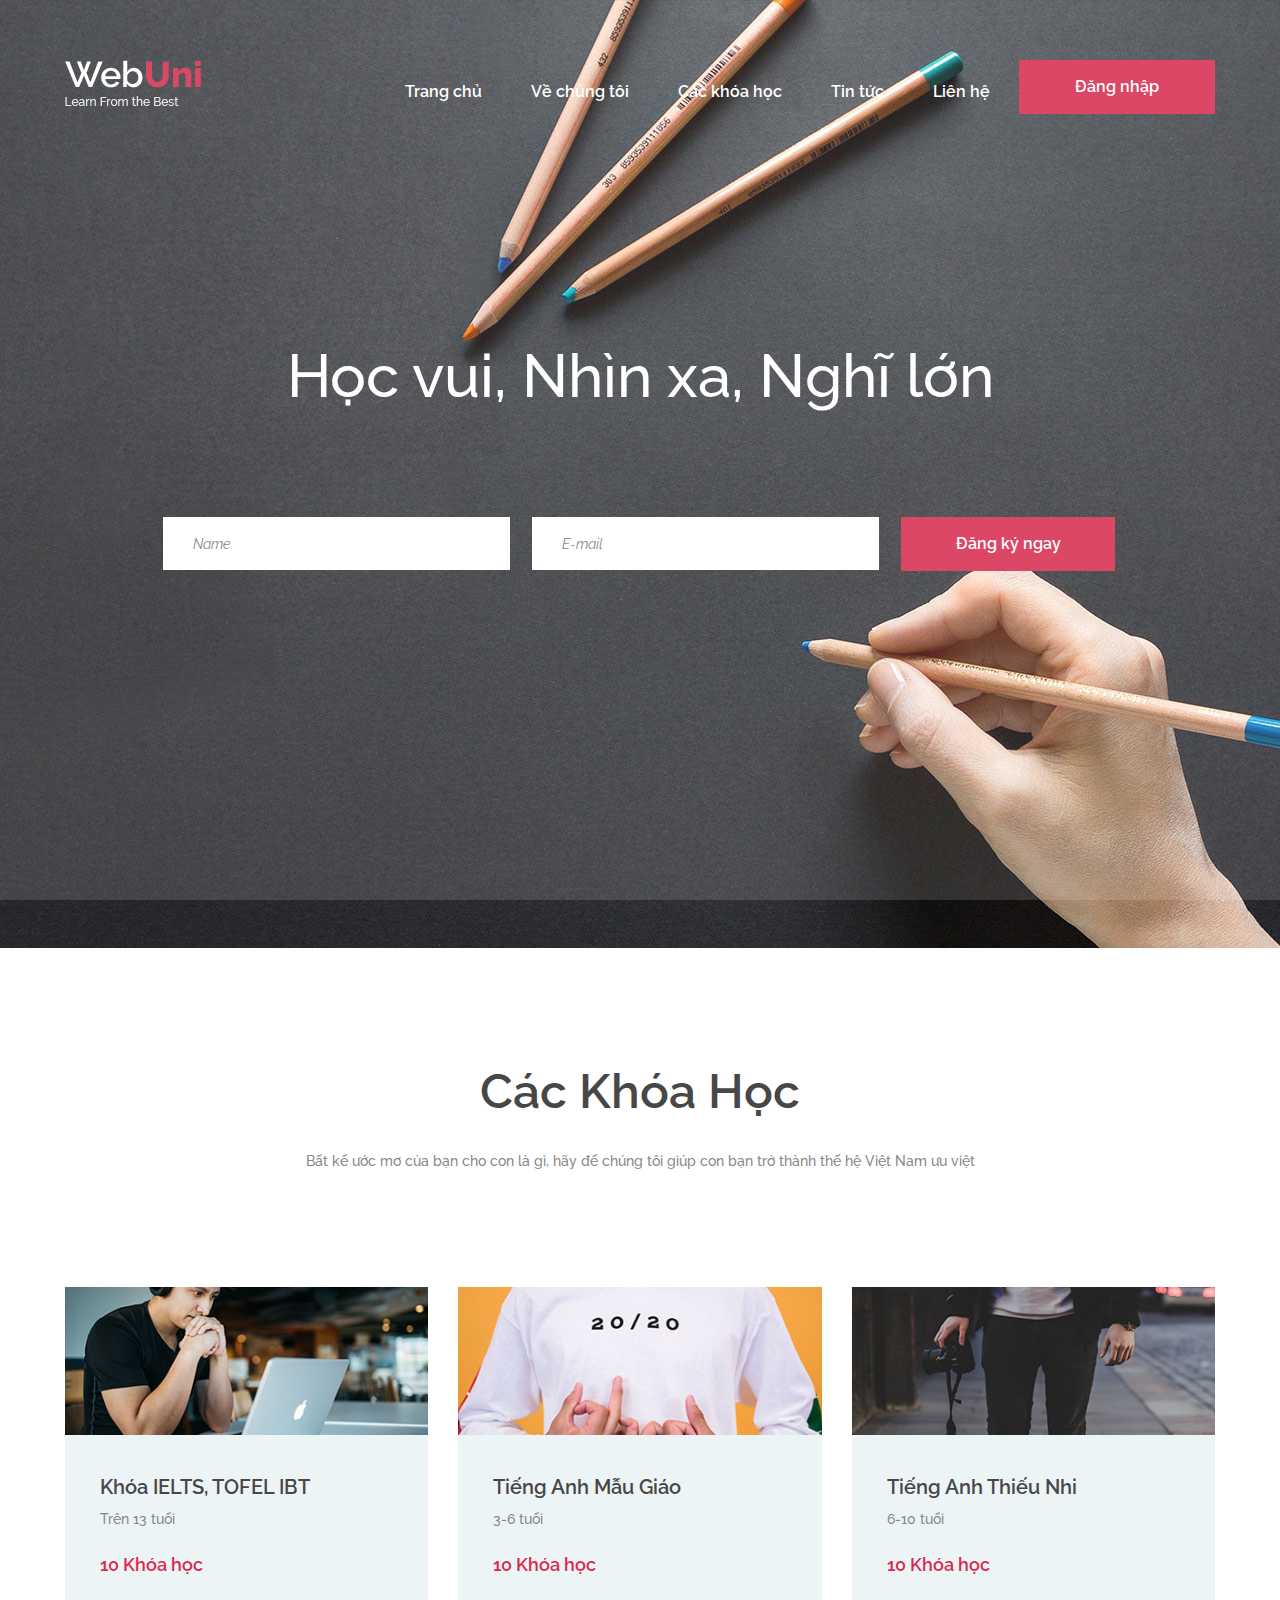
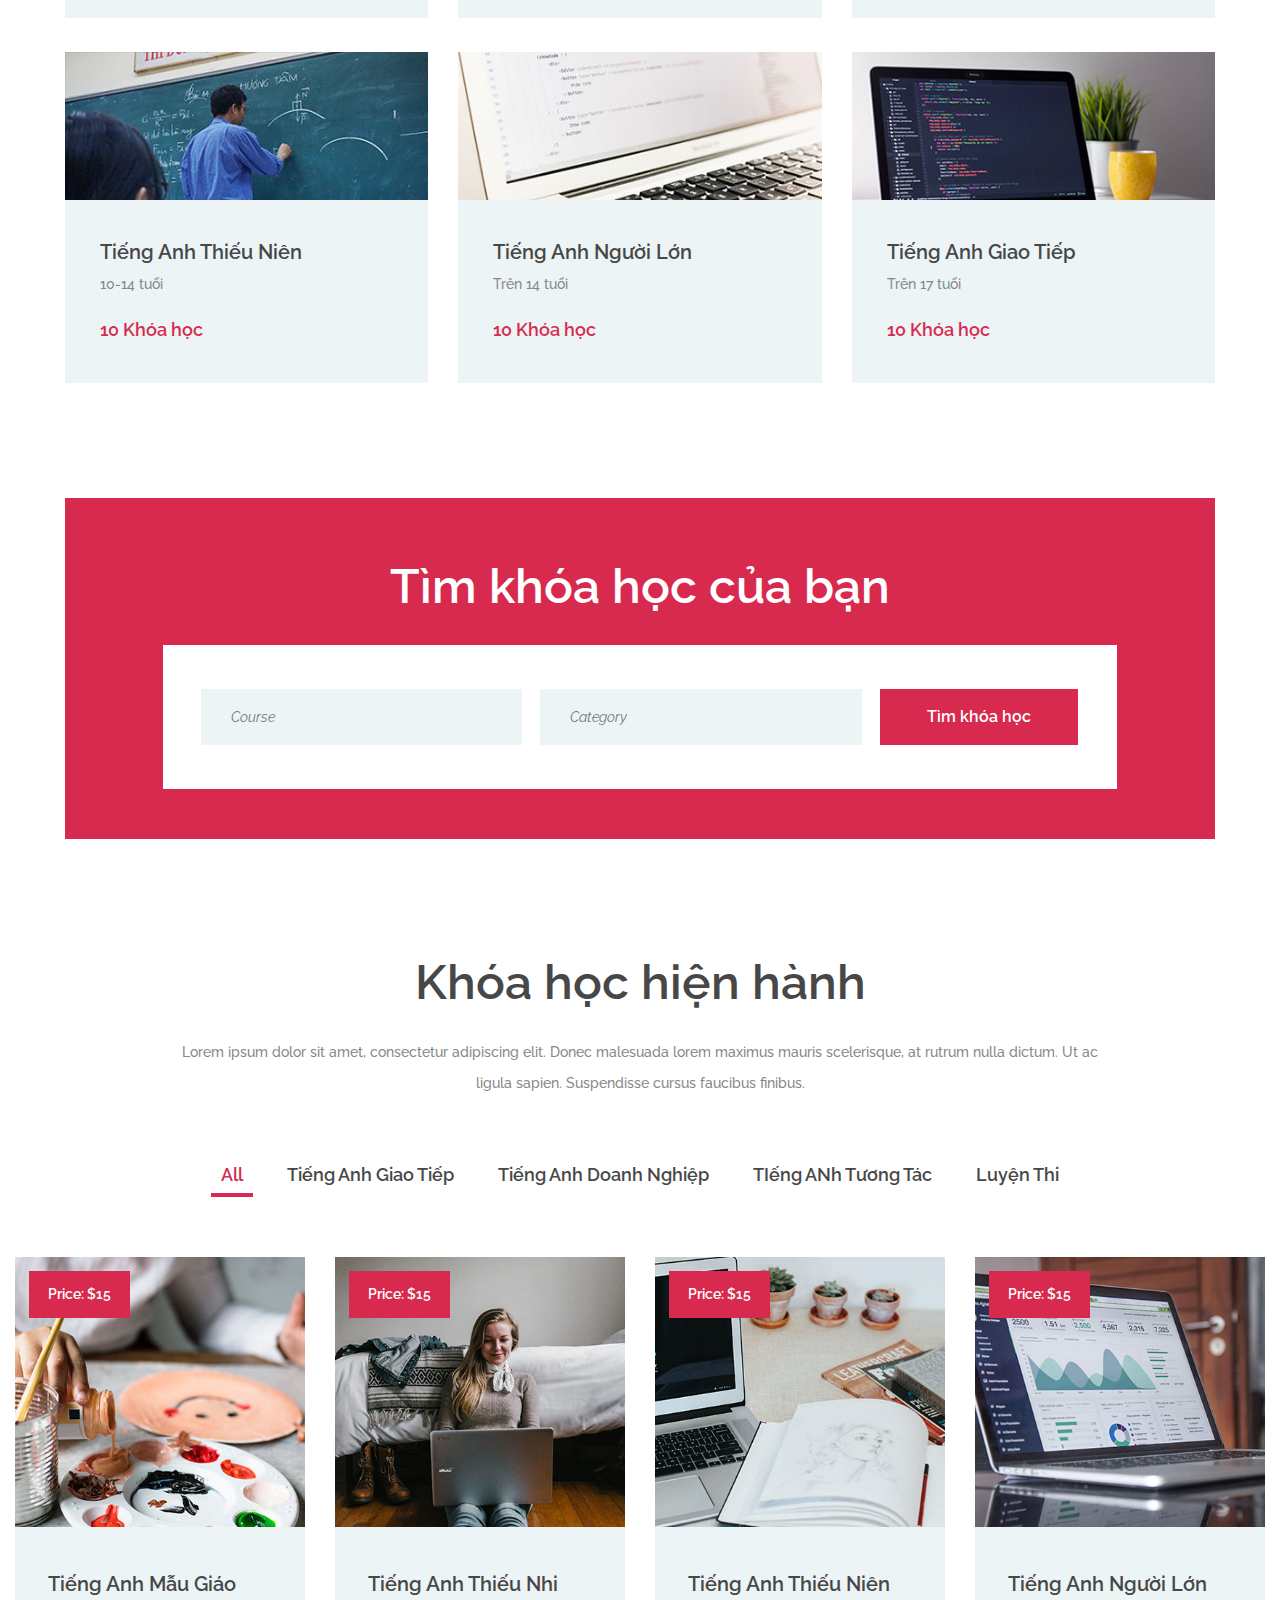
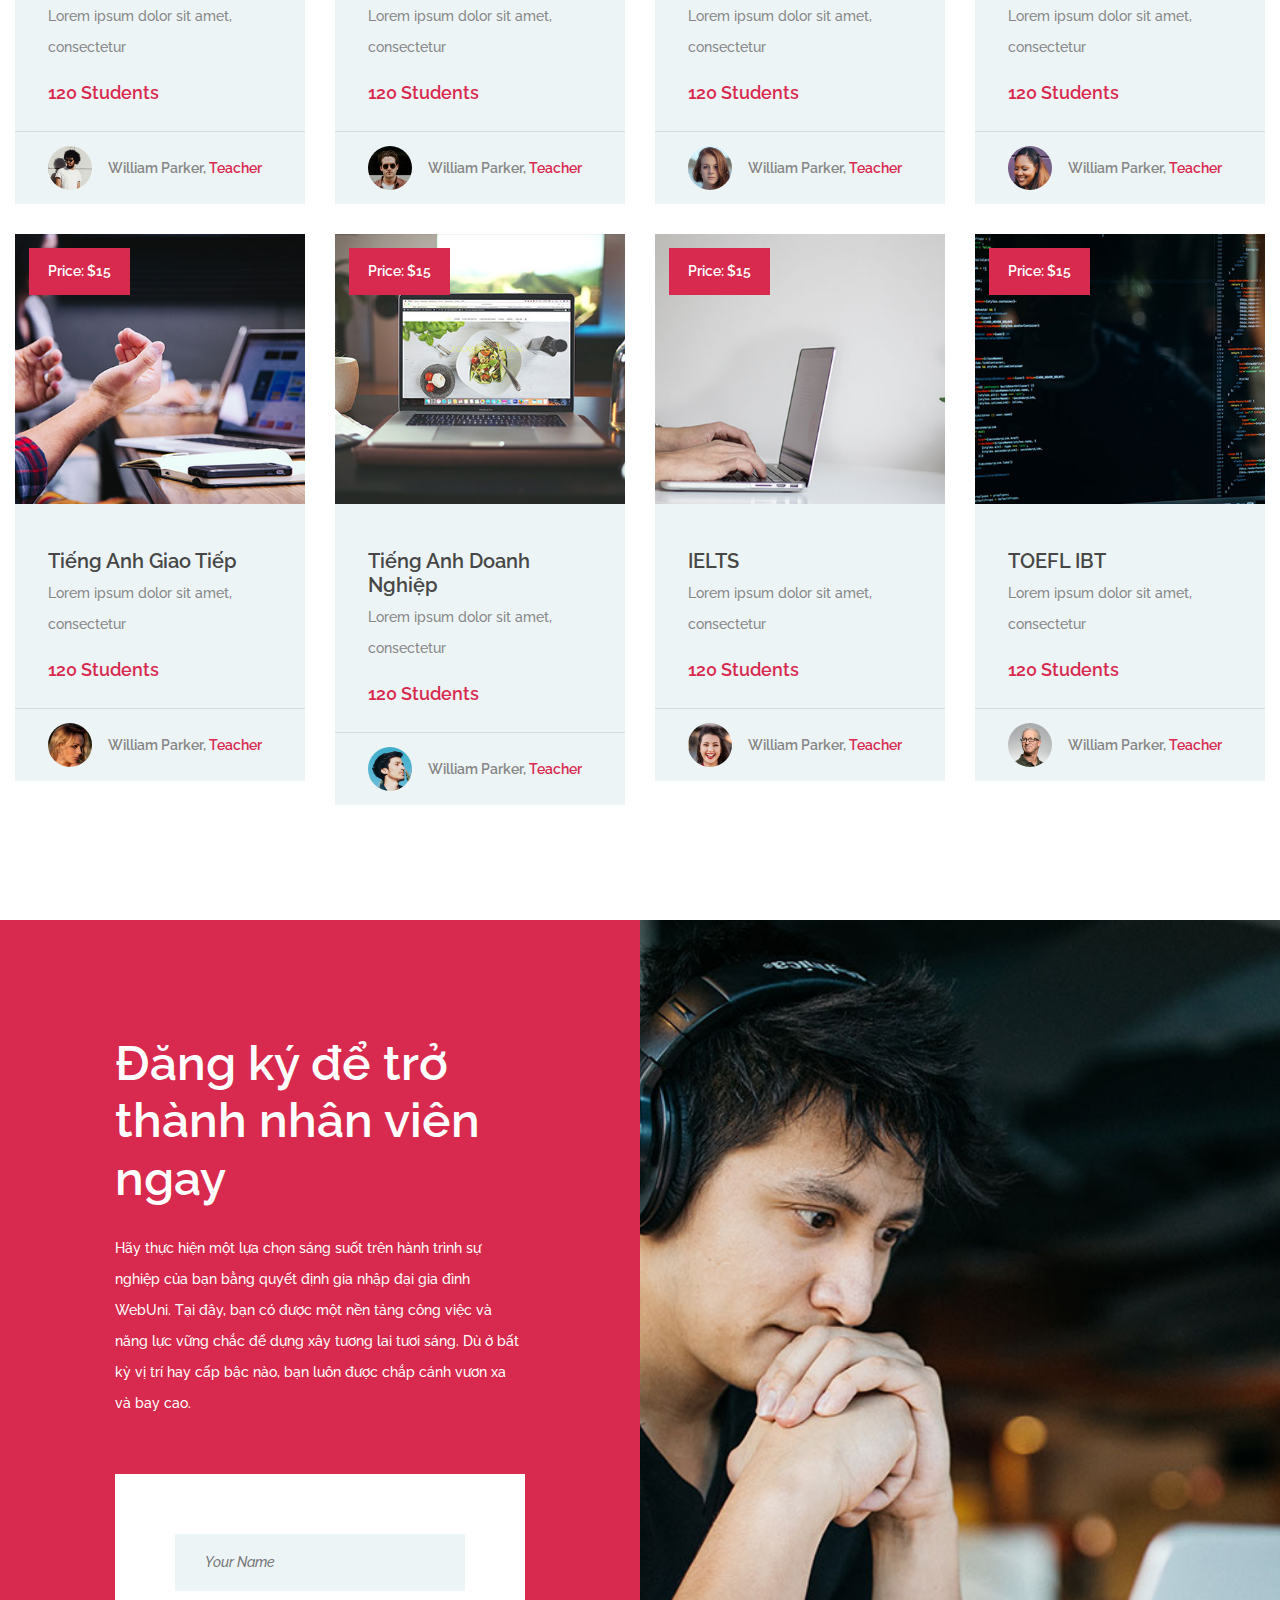
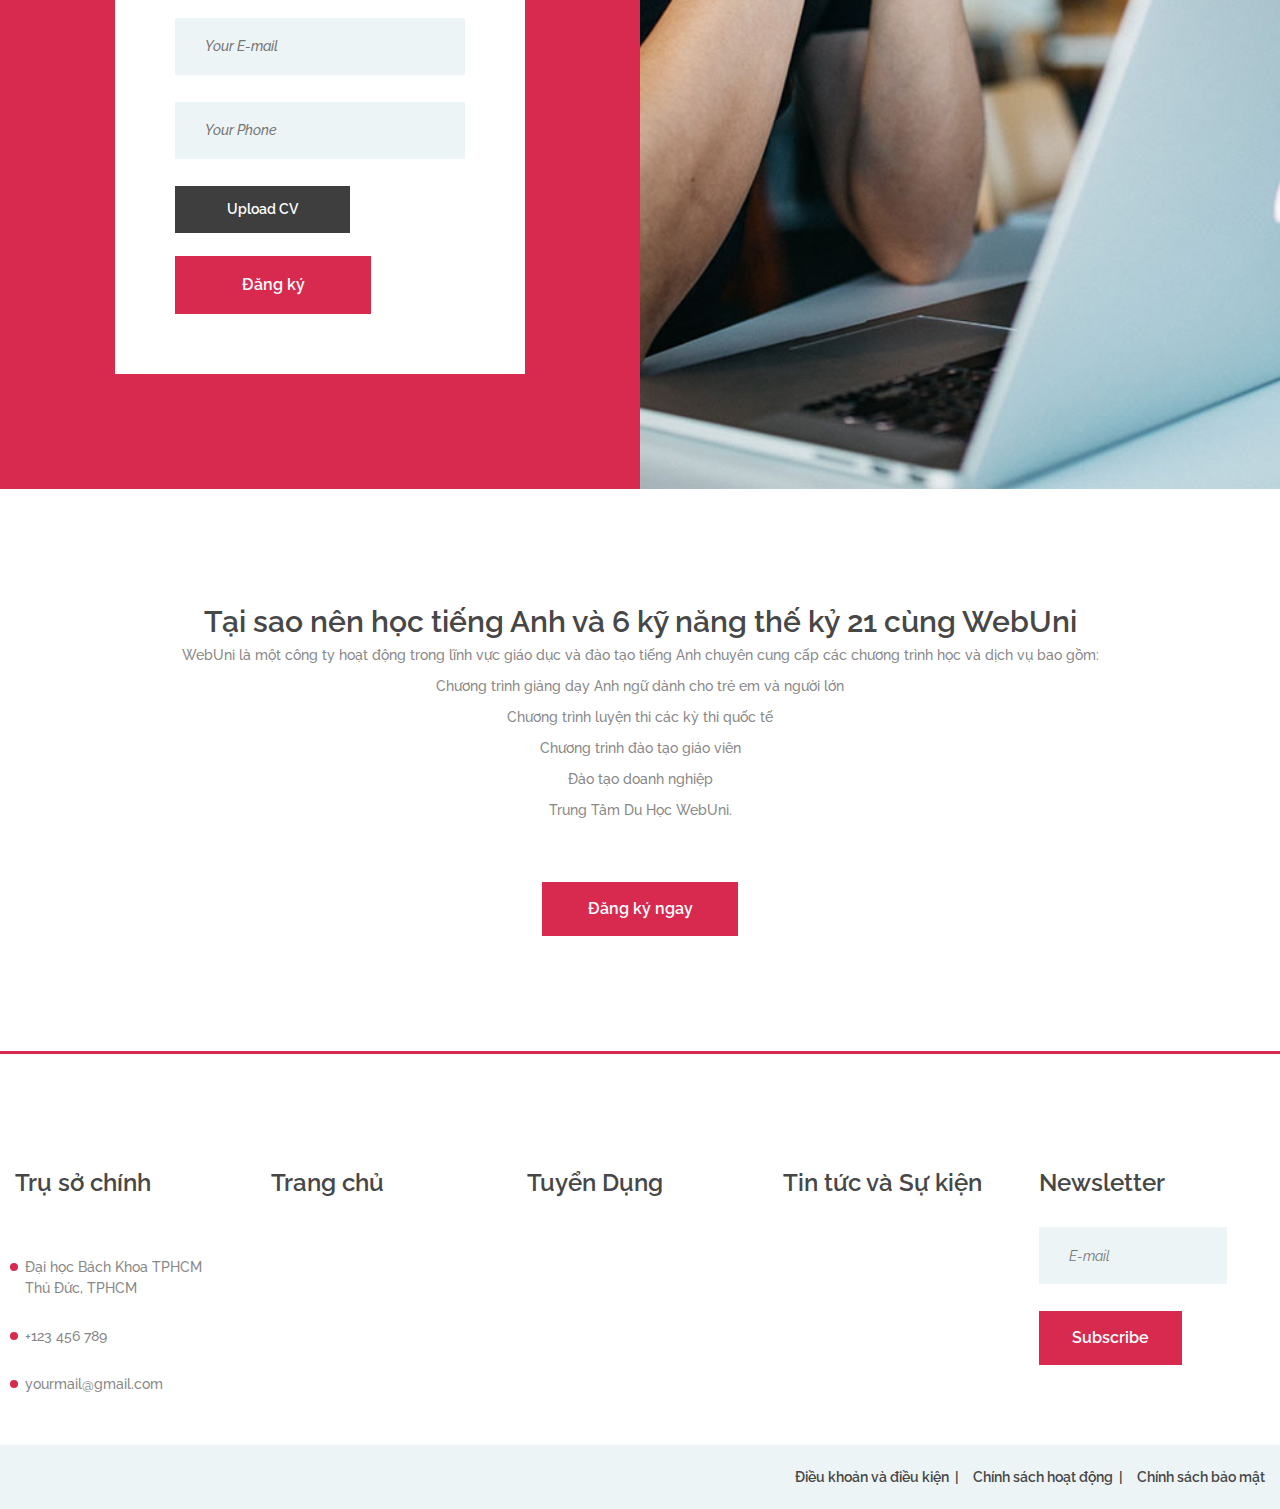
==== commit 9a885176: "Update index.html" ====
--- a/webuni/index.html
+++ b/webuni/index.html
@@ -197,10 +197,10 @@
 		<div class="course-warp">
 			<ul class="course-filter controls">
 				<li class="control active" data-filter="all">All</li>
-				<li class="control" data-filter=".finance">Finance</li>
-				<li class="control" data-filter=".design">Design</li>
-				<li class="control" data-filter=".web">Web Development</li>
-				<li class="control" data-filter=".photo">Photography</li>
+				<li class="control" data-filter=".finance">Tiếng Anh Giao Tiếp</li>
+				<li class="control" data-filter=".design">Tiếng Anh Doanh Nghiệp</li>
+				<li class="control" data-filter=".web">TIếng ANh Tương Tác</li>
+				<li class="control" data-filter=".photo">Luyện Thi</li>
 			</ul>                                       
 			<div class="row course-items-area">
 				<!-- course -->
@@ -211,13 +211,13 @@
 						</div>
 						<div class="course-info">
 							<div class="course-text">
-								<h5>Art & Crafts</h5>
+								<h5>Tiếng Anh Mẫu Giáo</h5>
 								<p>Lorem ipsum dolor sit amet, consectetur</p>
 								<div class="students">120 Students</div>
 							</div>
 							<div class="course-author">
 								<div class="ca-pic set-bg" data-setbg="img/authors/1.jpg"></div>
-								<p>William Parker, <span>Developer</span></p>
+								<p>William Parker, <span>Teacher</span></p>
 							</div>
 						</div>
 					</div>
@@ -230,13 +230,13 @@
 						</div>
 						<div class="course-info">
 							<div class="course-text">
-								<h5>IT Development</h5>
+								<h5>Tiếng Anh Thiếu Nhi</h5>
 								<p>Lorem ipsum dolor sit amet, consectetur</p>
 								<div class="students">120 Students</div>
 							</div>
 							<div class="course-author">
 								<div class="ca-pic set-bg" data-setbg="img/authors/2.jpg"></div>
-								<p>William Parker, <span>Developer</span></p>
+								<p>William Parker, <span>Teacher</span></p>
 							</div>
 						</div>
 					</div>
@@ -249,13 +249,13 @@
 						</div>
 						<div class="course-info">
 							<div class="course-text">
-								<h5>Graphic Design</h5>
+								<h5>Tiếng Anh Thiếu Niên</h5>
 								<p>Lorem ipsum dolor sit amet, consectetur</p>
 								<div class="students">120 Students</div>
 							</div>
 							<div class="course-author">
 								<div class="ca-pic set-bg" data-setbg="img/authors/3.jpg"></div>
-								<p>William Parker, <span>Developer</span></p>
+								<p>William Parker, <span>Teacher</span></p>
 							</div>
 						</div>
 					</div>
@@ -268,13 +268,13 @@
 						</div>
 						<div class="course-info">
 							<div class="course-text">
-								<h5>IT Development</h5>
+								<h5>Tiếng Anh Người Lớn</h5>
 								<p>Lorem ipsum dolor sit amet, consectetur</p>
 								<div class="students">120 Students</div>
 							</div>
 							<div class="course-author">
 								<div class="ca-pic set-bg" data-setbg="img/authors/4.jpg"></div>
-								<p>William Parker, <span>Developer</span></p>
+								<p>William Parker, <span>Teacher</span></p>
 							</div>
 						</div>
 					</div>
@@ -287,13 +287,13 @@
 						</div>
 						<div class="course-info">
 							<div class="course-text">
-								<h5>IT Development</h5>
+								<h5>Tiếng Anh Giao Tiếp</h5>
 								<p>Lorem ipsum dolor sit amet, consectetur</p>
 								<div class="students">120 Students</div>
 							</div>
 							<div class="course-author">
 								<div class="ca-pic set-bg" data-setbg="img/authors/5.jpg"></div>
-								<p>William Parker, <span>Developer</span></p>
+								<p>William Parker, <span>Teacher</span></p>
 							</div>
 						</div>
 					</div>
@@ -306,13 +306,13 @@
 						</div>
 						<div class="course-info">
 							<div class="course-text">
-								<h5>Socia Media</h5>
+								<h5>Tiếng Anh Doanh Nghiệp</h5>
 								<p>Lorem ipsum dolor sit amet, consectetur</p>
 								<div class="students">120 Students</div>
 							</div>
 							<div class="course-author">
 								<div class="ca-pic set-bg" data-setbg="img/authors/6.jpg"></div>
-								<p>William Parker, <span>Developer</span></p>
+								<p>William Parker, <span>Teacher</span></p>
 							</div>
 						</div>
 					</div>
@@ -325,13 +325,13 @@
 						</div>
 						<div class="course-info">
 							<div class="course-text">
-								<h5>IT Development</h5>
+								<h5>IELTS</h5>
 								<p>Lorem ipsum dolor sit amet, consectetur</p>
 								<div class="students">120 Students</div>
 							</div>
 							<div class="course-author">
 								<div class="ca-pic set-bg" data-setbg="img/authors/7.jpg"></div>
-								<p>William Parker, <span>Developer</span></p>
+								<p>William Parker, <span>Teacher</span></p>
 							</div>
 						</div>
 					</div>
@@ -344,13 +344,13 @@
 						</div>
 						<div class="course-info">
 							<div class="course-text">
-								<h5>HTML 5</h5>
+								<h5>TOEFL IBT</h5>
 								<p>Lorem ipsum dolor sit amet, consectetur</p>
 								<div class="students">120 Students</div>
 							</div>
 							<div class="course-author">
 								<div class="ca-pic set-bg" data-setbg="img/authors/8.jpg"></div>
-								<p>William Parker, <span>Developer</span></p>
+								<p>William Parker, <span>Teacher</span></p>
 							</div>
 						</div>
 					</div>
@@ -466,4 +466,4 @@
 	<script src="js/circle-progress.min.js"></script>
 	<script src="js/owl.carousel.min.js"></script>
 	<script src="js/main.js"></script>
-</html>+</html>
